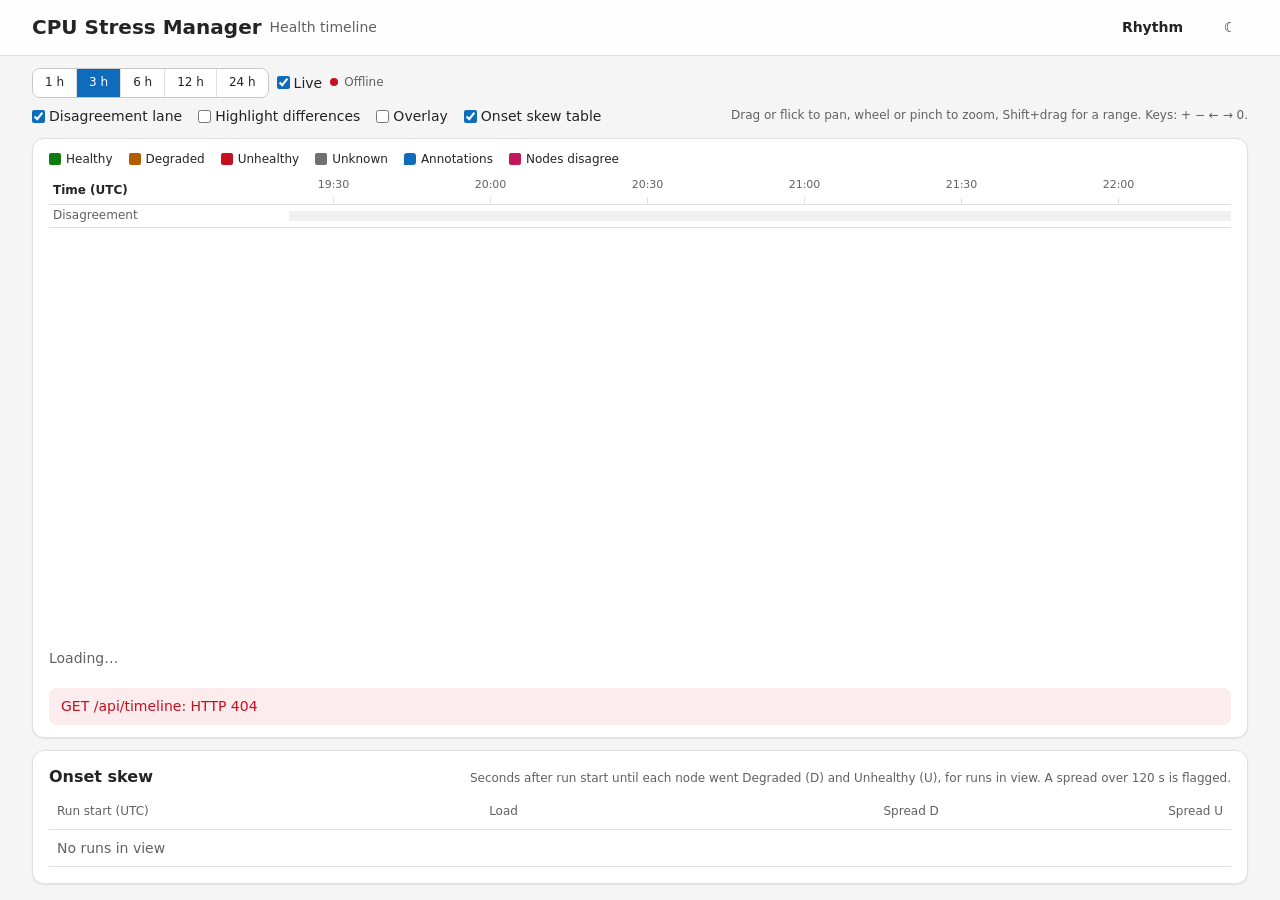
==== src/StressManager/wwwroot/timeline.html @ 8227e072 "Add AKS CPU health demo deployed with azd - azd up provisions AKS (NAP, fixed 3-node stress pool), A" ====
<!doctype html>
<html lang="en">
<head>
<meta charset="utf-8">
<meta name="viewport" content="width=device-width, initial-scale=1, viewport-fit=cover">
<meta name="color-scheme" content="light dark">
<title>Health timeline · CPU Stress Manager</title>
<script>
  try { const t = localStorage.getItem('theme-preference'); if (t === 'light' || t === 'dark') document.documentElement.dataset.theme = t; } catch {}
</script>
<link rel="stylesheet" href="app.css">
<link rel="stylesheet" href="timeline.css">
</head>
<body>
<div class="app tl-app">
  <header class="app-header">
    <div class="app-brand">
      <h1>CPU Stress Manager</h1>
      <span class="muted tl-page">Health timeline</span>
    </div>
    <a class="btn btn-ghost" href="/">Rhythm</a>
    <button type="button" id="theme-toggle" class="btn btn-ghost btn-icon"></button>
  </header>

  <main class="tl-main">
    <div class="tl-toolbar">
      <div class="cluster">
        <div id="windows" class="seg-group" role="group" aria-label="Time window">
          <button type="button" data-ms="3600000">1 h</button>
          <button type="button" data-ms="10800000">3 h</button>
          <button type="button" data-ms="21600000">6 h</button>
          <button type="button" data-ms="43200000">12 h</button>
          <button type="button" data-ms="86400000">24 h</button>
        </div>
        <label class="check"><input type="checkbox" id="live" checked> Live</label>
        <button type="button" id="back-live" class="btn btn-sm btn-primary" hidden>Back to live</button>
        <span id="status" class="status muted small"></span>
      </div>
      <div class="cluster toggles">
        <label class="check"><input type="checkbox" id="t-lane"> Disagreement lane</label>
        <label class="check"><input type="checkbox" id="t-highlight"> Highlight differences</label>
        <label class="check"><input type="checkbox" id="t-overlay"> Overlay</label>
        <label class="check"><input type="checkbox" id="t-skew"> Onset skew table</label>
        <span class="hint muted small">Drag or flick to pan, wheel or pinch to zoom, Shift+drag for a range. Keys: + − ← → 0.</span>
      </div>
    </div>

    <section class="card tl-card">
      <div class="legend small">
        <span class="lg" style="--c: var(--color-healthy)">Healthy</span>
        <span class="lg" style="--c: var(--color-degraded)">Degraded</span>
        <span class="lg" style="--c: var(--color-unhealthy)">Unhealthy</span>
        <span class="lg" style="--c: var(--color-unknown)">Unknown</span>
        <span class="lg lg-bubble">Annotations</span>
        <span class="lg" style="--c: var(--tl-diff)">Nodes disagree</span>
      </div>
      <div id="rows" class="rows"></div>
      <div id="empty" class="muted empty">Loading…</div>
      <div id="error" class="tl-error" hidden></div>
    </section>

    <section id="skew-section" class="card tl-skew">
      <div class="card-header">
        <h2>Onset skew</h2>
        <p class="muted small">Seconds after run start until each node went Degraded (D) and Unhealthy (U), for runs in view. A spread over 120 s is flagged.</p>
      </div>
      <div class="table-wrap"><table id="skew" class="table"></table></div>
    </section>
  </main>
</div>
<div id="tooltip" class="tooltip" hidden></div>
<span id="color-probe" hidden></span>
<script>if (new URLSearchParams(location.search).get('mock') === '1') document.write('<script src="timeline-mock.js"><\/script>');</script>
<script src="timeline.js"></script>
</body>
</html>
---- src/StressManager/wwwroot/app.css ----
/* Shared design system for index.html and timeline.html.
   Theme: follows the OS; <html data-theme="light|dark"> overrides it. Colors use light-dark(). */

:root {
  color-scheme: light dark;

  /* Neutral surfaces and text */
  --color-bg: light-dark(#f5f5f5, #141414);
  --color-surface: light-dark(#ffffff, #212121);
  --color-surface-2: light-dark(#f0f0f0, #2b2b2b);
  --color-border: light-dark(#e0e0e0, #3a3a3a);
  --color-border-strong: light-dark(#c7c7c7, #525252);
  --color-text: light-dark(#242424, #f2f2f2);
  --color-text-muted: light-dark(#616161, #adadad);

  /* Brand */
  --color-accent: light-dark(#0f6cbd, #479ef5);
  --color-accent-hover: light-dark(#115ea3, #62abf5);
  --color-on-accent: light-dark(#ffffff, #0a0a0a);
  --color-focus: light-dark(#0f6cbd, #8dc1f7);

  /* Health status (also used as tones: healthy = ok, degraded = warning, unhealthy = danger) */
  --color-healthy: light-dark(#107c10, #54b054);
  --color-degraded: light-dark(#b35c00, #f2a541);
  --color-unhealthy: light-dark(#c50f1f, #ee6b73);
  --color-unknown: light-dark(#707070, #9e9e9e);
  --color-healthy-bg: light-dark(#e7f4e7, #1d331d);
  --color-degraded-bg: light-dark(#fdf1e2, #3a2c17);
  --color-unhealthy-bg: light-dark(#fdeced, #3e1f22);
  --color-unknown-bg: light-dark(#ededed, #2f2f2f);
  --color-on-status: light-dark(#ffffff, #121212);

  /* Spacing (4 px base) */
  --space-1: 4px;
  --space-2: 8px;
  --space-3: 12px;
  --space-4: 16px;
  --space-5: 20px;
  --space-6: 24px;
  --space-8: 32px;
  --space-10: 40px;

  /* Radii */
  --radius-sm: 4px;
  --radius-md: 8px;
  --radius-lg: 12px;
  --radius-pill: 999px;

  /* Type */
  --font-sans: "Segoe UI Variable Text", "Segoe UI", system-ui, -apple-system, sans-serif;
  --font-mono: ui-monospace, "Cascadia Mono", "SF Mono", Menlo, monospace;
  --text-xs: 12px;
  --text-sm: 14px;
  --text-md: 16px;
  --text-lg: clamp(18px, 1.2vw + 12px, 20px);
  --text-xl: clamp(20px, 1.6vw + 12px, 28px);
  --leading-tight: 1.25;
  --leading-normal: 1.45;

  /* Elevation and motion */
  --shadow-1: 0 1px 2px light-dark(rgb(0 0 0 / .08), rgb(0 0 0 / .4));
  --shadow-2: 0 4px 16px light-dark(rgb(0 0 0 / .10), rgb(0 0 0 / .5));
  --duration-fast: 150ms;

  /* Layout */
  --gutter: clamp(16px, 2.5vw, 32px);
  --header-h: 56px;
  --page-max: 1600px;
  --tap: 36px;
}
:root[data-theme="light"] { color-scheme: light; }
:root[data-theme="dark"] { color-scheme: dark; }
@media (pointer: coarse) { :root { --tap: 44px; } }

/* Base */
*, *::before, *::after { box-sizing: border-box; }
html { -webkit-text-size-adjust: 100%; }
body {
  margin: 0;
  font: var(--text-sm) / var(--leading-normal) var(--font-sans);
  background: var(--color-bg);
  color: var(--color-text);
}
h1, h2, h3 { margin: 0; line-height: var(--leading-tight); font-weight: 600; }
h1 { font-size: var(--text-lg); }
h2 { font-size: var(--text-md); }
h3 { font-size: var(--text-sm); }
a { color: var(--color-accent); }
a:hover { color: var(--color-accent-hover); }
code, .mono { font-family: var(--font-mono); font-size: var(--text-xs); }
:focus-visible { outline: 2px solid var(--color-focus); outline-offset: 2px; }
@media (prefers-reduced-motion: reduce) { * { transition: none !important; } }

/* App shell */
.app { min-height: 100dvh; display: flex; flex-direction: column; overflow-x: clip; }
.app-header {
  position: sticky; top: 0; z-index: 20;
  min-height: var(--header-h);
  display: flex; align-items: center; gap: var(--space-3);
  padding: var(--space-2) var(--gutter);
  background: color-mix(in srgb, var(--color-surface) 88%, transparent);
  backdrop-filter: blur(8px);
  border-bottom: 1px solid var(--color-border);
}
.app-brand { display: flex; align-items: center; gap: var(--space-2); min-width: 0; flex: 1; }
.app-brand h1 { white-space: nowrap; overflow: hidden; text-overflow: ellipsis; }
.app-main { flex: 1; width: 100%; max-width: var(--page-max); margin: 0 auto; padding: var(--space-4) var(--gutter) var(--space-8); }

/* Layout primitives */
.stack { display: flex; flex-direction: column; gap: var(--space-3); }
.cluster { display: flex; flex-wrap: wrap; align-items: center; gap: var(--space-2); }
.spread { display: flex; align-items: baseline; justify-content: space-between; gap: var(--space-3); }
.muted { color: var(--color-text-muted); }
.small { font-size: var(--text-xs); }
.nowrap { white-space: nowrap; }

/* Card */
.card {
  background: var(--color-surface);
  border: 1px solid var(--color-border);
  border-radius: var(--radius-lg);
  box-shadow: var(--shadow-1);
  padding: var(--space-4);
  min-width: 0;
  container-type: inline-size;
}
.card-header { display: flex; flex-wrap: wrap; align-items: baseline; justify-content: space-between; gap: var(--space-1) var(--space-3); margin-bottom: var(--space-3); }
.card-header p { margin: 0; }

/* Badge (data-tone: healthy | degraded | unhealthy | unknown) */
.badge {
  display: inline-flex; align-items: center; gap: var(--space-1);
  padding: 2px var(--space-2);
  border-radius: var(--radius-pill);
  font-size: var(--text-xs); font-weight: 600; line-height: 16px; white-space: nowrap;
  background: var(--color-unknown-bg); color: var(--color-unknown);
}
.badge::before { content: ""; width: 6px; height: 6px; border-radius: 50%; background: currentColor; }
.badge[data-tone="healthy"] { background: var(--color-healthy-bg); color: var(--color-healthy); }
.badge[data-tone="degraded"] { background: var(--color-degraded-bg); color: var(--color-degraded); }
.badge[data-tone="unhealthy"] { background: var(--color-unhealthy-bg); color: var(--color-unhealthy); }

/* Buttons */
.btn {
  display: inline-flex; align-items: center; justify-content: center; gap: var(--space-1);
  min-height: var(--tap); padding: 0 var(--space-4);
  font: inherit; font-weight: 600; text-decoration: none; white-space: nowrap;
  border-radius: var(--radius-md); border: 1px solid var(--color-border-strong);
  background: var(--color-surface); color: var(--color-text);
  cursor: pointer; transition: background var(--duration-fast);
}
.btn:hover:not(:disabled) { background: var(--color-surface-2); }
.btn:disabled { opacity: .45; cursor: default; }
.btn-primary { background: var(--color-accent); border-color: var(--color-accent); color: var(--color-on-accent); }
.btn-primary:hover:not(:disabled) { background: var(--color-accent-hover); }
.btn-danger { color: var(--color-unhealthy); }
.btn-ghost { border-color: transparent; background: transparent; }
.btn-sm { min-height: 28px; padding: 0 var(--space-3); font-size: var(--text-xs); font-weight: 500; }
.btn-icon { width: var(--tap); padding: 0; }
.btn-sm.btn-icon { width: 28px; }
@media (pointer: coarse) { .btn-sm { min-height: 36px; } .btn-sm.btn-icon { width: 36px; } }

/* Form controls */
input, select { font: inherit; color: var(--color-text); }
input[type="number"], input[type="text"] {
  min-height: var(--tap); padding: 0 var(--space-2);
  border: 1px solid var(--color-border-strong); border-radius: var(--radius-md);
  background: var(--color-surface);
  font-size: max(16px, 1em); /* 16 px stops iOS zoom on focus */
}
input[type="range"] { accent-color: var(--color-accent); }
fieldset { border: 0; margin: 0; padding: 0; min-width: 0; }

/* Messages */
.alert {
  display: none; margin-top: var(--space-3); padding: var(--space-2) var(--space-3);
  border-radius: var(--radius-md); white-space: pre-wrap;
  background: var(--color-unhealthy-bg); color: var(--color-unhealthy);
}
.note { color: var(--color-degraded); }

/* Tables */
.table-wrap { overflow-x: auto; }
.table { width: 100%; border-collapse: collapse; font-size: var(--text-sm); }
.table th, .table td { text-align: left; padding: var(--space-2); border-bottom: 1px solid var(--color-border); }
.table th { color: var(--color-text-muted); font-weight: 500; font-size: var(--text-xs); }

/* Disclosure */
details > summary { cursor: pointer; font-weight: 600; padding: var(--space-2) 0; list-style-position: inside; }

/* Meter: horizontal bar with optional threshold ticks */
.meter { position: relative; height: 8px; border-radius: var(--radius-pill); background: var(--color-surface-2); overflow: hidden; }
.meter > .fill { height: 100%; background: var(--color-healthy); transition: width .4s; }
.meter > .fill[data-tone="degraded"] { background: var(--color-degraded); }
.meter > .fill[data-tone="unhealthy"] { background: var(--color-unhealthy); }
.meter > .tick { position: absolute; top: 0; bottom: 0; width: 2px; background: var(--color-surface); }
---- src/StressManager/wwwroot/timeline.css ----
/* Health timeline page. Shared tokens and components come from app.css; these are timeline-only. */
:root {
  --tl-shade-degraded: color-mix(in srgb, var(--color-degraded) 18%, transparent);
  --tl-shade-unhealthy: color-mix(in srgb, var(--color-unhealthy) 22%, transparent);
  --tl-fill: color-mix(in srgb, var(--color-accent) 13%, transparent);
  --tl-dim: color-mix(in srgb, var(--color-surface) 76%, transparent);
  --tl-edge: color-mix(in srgb, var(--color-text-muted) 14%, transparent);
  --tl-diff: light-dark(#c2185b, #f06292);
  --tl-n1: var(--color-accent);
  --tl-n2: light-dark(#8b3fd9, #b98bff);
  --tl-n3: light-dark(#0f8f80, #3fc9b5);
  --tl-n4: light-dark(#8d6e63, #c8a27a);
  --tl-n5: var(--color-text-muted);
  --tl-label-w: 240px;
  --tl-chart-min: 72px;
}
[hidden] { display: none !important; }

/* Layout: phones scroll the page; from 768 px the page is one viewport and the rows scroll inside the card. */
.tl-page { white-space: nowrap; }
.tl-main { display: flex; flex-direction: column; gap: var(--space-3); padding: var(--space-3) var(--gutter) var(--space-4); min-width: 0; }
.tl-toolbar { display: flex; flex-direction: column; gap: var(--space-2); }
.tl-card { padding: var(--space-3) var(--space-4); }
.tl-skew .card-header { margin-bottom: var(--space-2); }

/* Controls */
.seg-group { display: inline-flex; border: 1px solid var(--color-border-strong); border-radius: var(--radius-md); overflow: hidden; }
.seg-group button {
  min-height: 28px; padding: 0 var(--space-3); border: 0; background: var(--color-surface); color: var(--color-text);
  font: inherit; font-size: var(--text-xs); font-weight: 500; cursor: pointer;
}
.seg-group button + button { border-left: 1px solid var(--color-border); }
.seg-group button:hover { background: var(--color-surface-2); }
.seg-group button[aria-pressed="true"] { background: var(--color-accent); color: var(--color-on-accent); }
@media (pointer: coarse) { .seg-group button { min-height: 36px; } }
.check { display: inline-flex; align-items: center; gap: var(--space-1); cursor: pointer; user-select: none; }
.check input { accent-color: var(--color-accent); margin: 0; }
.toggles { gap: var(--space-1) var(--space-4); }
.status::before { content: ""; display: inline-block; width: 8px; height: 8px; border-radius: 50%; margin-right: 6px; background: var(--color-unknown); }
.status[data-conn="live"]::before { background: var(--color-healthy); }
.status[data-conn="reconnecting"]::before, .status[data-conn="cached"]::before { background: var(--color-degraded); }
.status[data-conn="offline"]::before { background: var(--color-unhealthy); }

.legend { display: flex; flex-wrap: wrap; align-items: center; gap: var(--space-1) var(--space-4); margin-bottom: var(--space-2); }
.toggles .hint { margin-left: auto; }
.lg::before { content: ""; display: inline-block; width: 12px; height: 12px; border-radius: 2px; background: var(--c); margin-right: 5px; vertical-align: -2px; }
.lg-bubble::before { background: var(--color-accent); border-radius: 3px 3px 3px 0; }
.empty { padding: var(--space-3) 0; }
.tl-error { margin-top: var(--space-2); padding: var(--space-2) var(--space-3); border-radius: var(--radius-md); white-space: pre-wrap; background: var(--color-unhealthy-bg); color: var(--color-unhealthy); }

/* Rows */
.rows { user-select: none; -webkit-user-select: none; }
.row { display: grid; grid-template-columns: var(--tl-label-w) minmax(0, 1fr); align-items: center; border-bottom: 1px solid var(--color-border); flex: none; }
.row-axis { position: sticky; top: 0; z-index: 2; background: var(--color-surface); }
.row-axis .label { font-weight: 600; }
.row-signal, .row-chart { border-bottom-color: transparent; }
.row-chart, .row-overlay { align-items: stretch; }
.row-chart .label, .row-overlay .label { align-self: center; }
.label { display: flex; flex-wrap: wrap; align-items: center; gap: 2px 6px; min-width: 0; padding: 2px 8px 2px 4px; font-size: var(--text-xs); }
.label .name { display: flex; white-space: nowrap; min-width: 0; flex: 1 1 0; }
.label .head { overflow: hidden; text-overflow: ellipsis; min-width: 0; }
.label .tail { flex: none; }
.kind { font-size: 10px; font-weight: 600; text-transform: uppercase; letter-spacing: .03em; padding: 0 6px; border-radius: var(--radius-pill); background: var(--color-surface-2); color: var(--color-text-muted); flex: none; }
.row-lane .label, .row-overlay .label { color: var(--color-text-muted); }
.series-legend { display: flex; flex-wrap: wrap; gap: 2px 8px; flex-basis: 100%; }
.series-item::before { content: ""; display: inline-block; width: 10px; height: 3px; background: var(--c); margin-right: 4px; vertical-align: 3px; }
.track { position: relative; min-width: 0; touch-action: pan-y; cursor: grab; }
.row-chart .track { min-height: var(--tl-chart-min); }
.row-overlay .track { min-height: 150px; }
.rows:active .track { cursor: grabbing; }
.track canvas { position: absolute; inset: 0; display: block; width: 100%; height: 100%; }
.cross { display: none; position: absolute; top: 0; bottom: 0; left: 0; width: 1px; background: var(--color-text); opacity: .55; pointer-events: none; }
.sel { display: none; position: absolute; top: 0; bottom: 0; background: color-mix(in srgb, var(--color-accent) 16%, transparent); border-left: 1px solid var(--color-accent); border-right: 1px solid var(--color-accent); pointer-events: none; }

/* Onset skew table */
#skew th, #skew td { white-space: nowrap; }
#skew .num { text-align: right; font-variant-numeric: tabular-nums; }
#skew .onset { display: block; }
#skew .onset.d { color: var(--color-degraded); }
#skew .onset.u { color: var(--color-unhealthy); }
#skew td.flag { color: var(--color-unhealthy); background: var(--color-unhealthy-bg); font-weight: 600; }

/* Tooltip */
.tooltip { position: fixed; left: 0; top: 0; z-index: 30; pointer-events: none; max-width: min(340px, calc(100vw - 16px)); background: var(--color-surface); color: var(--color-text); border: 1px solid var(--color-border); border-radius: var(--radius-md); box-shadow: var(--shadow-2); padding: var(--space-2) var(--space-3); font-size: var(--text-xs); }
.tooltip table { width: 100%; border-collapse: collapse; }
.tooltip th, .tooltip td { padding: 2px 6px 2px 0; text-align: left; white-space: nowrap; }
.tooltip th { color: var(--color-text-muted); font-weight: 500; }
.tooltip .num { text-align: right; font-variant-numeric: tabular-nums; }
.tt-time { font-weight: 600; margin-bottom: 4px; }
.tt-node::before { content: ""; display: inline-block; width: 8px; height: 3px; background: var(--c); margin-right: 5px; vertical-align: 3px; }
.tt-diff { margin-top: 4px; color: var(--tl-diff); font-weight: 600; }
.tt-ann { margin-top: 6px; padding-top: 6px; border-top: 1px solid var(--color-border); display: grid; gap: 4px; }
.tt-ann-head { font-weight: 600; color: var(--color-accent); }
.st::before { content: ""; display: inline-block; width: 8px; height: 8px; border-radius: 2px; margin-right: 4px; background: var(--color-unknown); }
.st-1::before { background: var(--color-healthy); }
.st-2::before { background: var(--color-degraded); }
.st-3::before { background: var(--color-unhealthy); }
.st-none::before { background: transparent; }

/* Phones: labels above full-width tracks */
@media (max-width: 767px) {
  .row-axis { top: var(--header-h); }
  .toggles .hint { margin-left: 0; flex-basis: 100%; }
}
@media (max-width: 640px) {
  .row { grid-template-columns: minmax(0, 1fr); border-bottom: 0; }
  .row .label { padding-top: 6px; }
  .row-axis .label { display: none; }
  .row-band { border-top: 1px solid var(--color-border); }
}
@media (max-width: 479px) {
  .app-brand { flex-direction: column; align-items: flex-start; gap: 0; }
  .app-header h1 { font-size: var(--text-md); }
  .app-header .btn-ghost:not(.btn-icon) { padding: 0 var(--space-2); }
}

/* From 768 px (last, so it overrides the base row sizes above) */
@media (min-width: 768px) {
  .tl-app { height: 100dvh; min-height: 0; }
  .tl-main { flex: 1; min-height: 0; }
  .tl-card { flex: 1 1 0; min-height: 260px; display: flex; flex-direction: column; }
  .rows { flex: 1; min-height: 0; overflow-y: auto; overscroll-behavior: contain; }
  .rows { display: flex; flex-direction: column; }
  .row-chart { flex: 1 1 var(--tl-chart-min); max-height: 240px; }
  .row-chart .track { min-height: 56px; } /* charts shrink before the rows scroll */
  .row-overlay { flex: 2 1 150px; max-height: 360px; }
  .tl-skew { flex: 0 1 auto; max-height: 25dvh; overflow: auto; }
}
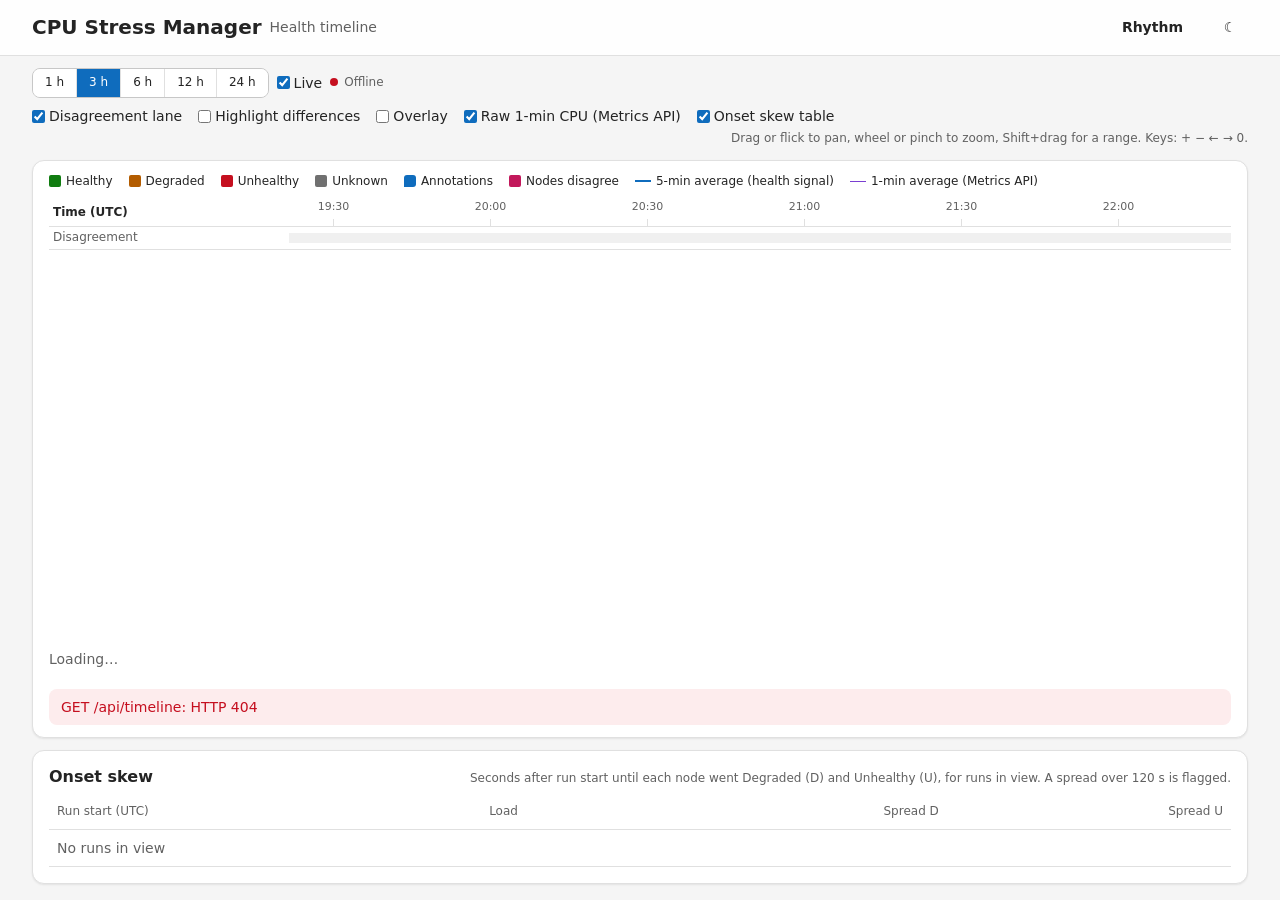
==== commit f0a10639: "Show raw 1-minute CPU from the Azure Monitor Metrics API on the timeline The timeline cache reads Pe" ====
--- a/src/StressManager/wwwroot/timeline.html
+++ b/src/StressManager/wwwroot/timeline.html
@@ -40,6 +40,7 @@
         <label class="check"><input type="checkbox" id="t-lane"> Disagreement lane</label>
         <label class="check"><input type="checkbox" id="t-highlight"> Highlight differences</label>
         <label class="check"><input type="checkbox" id="t-overlay"> Overlay</label>
+        <label class="check"><input type="checkbox" id="t-raw"> Raw 1-min CPU (Metrics API)</label>
         <label class="check"><input type="checkbox" id="t-skew"> Onset skew table</label>
         <span class="hint muted small">Drag or flick to pan, wheel or pinch to zoom, Shift+drag for a range. Keys: + − ← → 0.</span>
       </div>
@@ -53,6 +54,8 @@
         <span class="lg" style="--c: var(--color-unknown)">Unknown</span>
         <span class="lg lg-bubble">Annotations</span>
         <span class="lg" style="--c: var(--tl-diff)">Nodes disagree</span>
+        <span class="lg lg-line" style="--c: var(--color-accent)">5-min average (health signal)</span>
+        <span class="lg lg-line lg-thin" id="lg-raw" style="--c: var(--tl-raw)">1-min average (Metrics API)</span>
       </div>
       <div id="rows" class="rows"></div>
       <div id="empty" class="muted empty">Loading…</div>
--- a/src/StressManager/wwwroot/timeline.css
+++ b/src/StressManager/wwwroot/timeline.css
@@ -6,6 +6,7 @@
   --tl-dim: color-mix(in srgb, var(--color-surface) 76%, transparent);
   --tl-edge: color-mix(in srgb, var(--color-text-muted) 14%, transparent);
   --tl-diff: light-dark(#c2185b, #f06292);
+  --tl-raw: light-dark(#7a3fd1, #d0b0ff);
   --tl-n1: var(--color-accent);
   --tl-n2: light-dark(#8b3fd9, #b98bff);
   --tl-n3: light-dark(#0f8f80, #3fc9b5);
@@ -45,6 +46,9 @@
 .toggles .hint { margin-left: auto; }
 .lg::before { content: ""; display: inline-block; width: 12px; height: 12px; border-radius: 2px; background: var(--c); margin-right: 5px; vertical-align: -2px; }
 .lg-bubble::before { background: var(--color-accent); border-radius: 3px 3px 3px 0; }
+.lg-line::before { width: 16px; height: 2px; border-radius: 0; vertical-align: 3px; }
+.lg-thin::before { height: 1px; }
+.tl-app:has(#t-raw:not(:checked)) #lg-raw { display: none; }
 .empty { padding: var(--space-3) 0; }
 .tl-error { margin-top: var(--space-2); padding: var(--space-2) var(--space-3); border-radius: var(--radius-md); white-space: pre-wrap; background: var(--color-unhealthy-bg); color: var(--color-unhealthy); }
 
@@ -88,6 +92,7 @@
 .tooltip .num { text-align: right; font-variant-numeric: tabular-nums; }
 .tt-time { font-weight: 600; margin-bottom: 4px; }
 .tt-node::before { content: ""; display: inline-block; width: 8px; height: 3px; background: var(--c); margin-right: 5px; vertical-align: 3px; }
+.tooltip .tt-raw { color: var(--tl-raw); }
 .tt-diff { margin-top: 4px; color: var(--tl-diff); font-weight: 600; }
 .tt-ann { margin-top: 6px; padding-top: 6px; border-top: 1px solid var(--color-border); display: grid; gap: 4px; }
 .tt-ann-head { font-weight: 600; color: var(--color-accent); }
@@ -109,6 +114,8 @@
   .row-band { border-top: 1px solid var(--color-border); }
 }
 @media (max-width: 479px) {
+  .tooltip .st { font-size: 0; } /* state dots only, so the tooltip fits a phone */
+  .tooltip .st::before { margin-right: 0; }
   .app-brand { flex-direction: column; align-items: flex-start; gap: 0; }
   .app-header h1 { font-size: var(--text-md); }
   .app-header .btn-ghost:not(.btn-icon) { padding: 0 var(--space-2); }
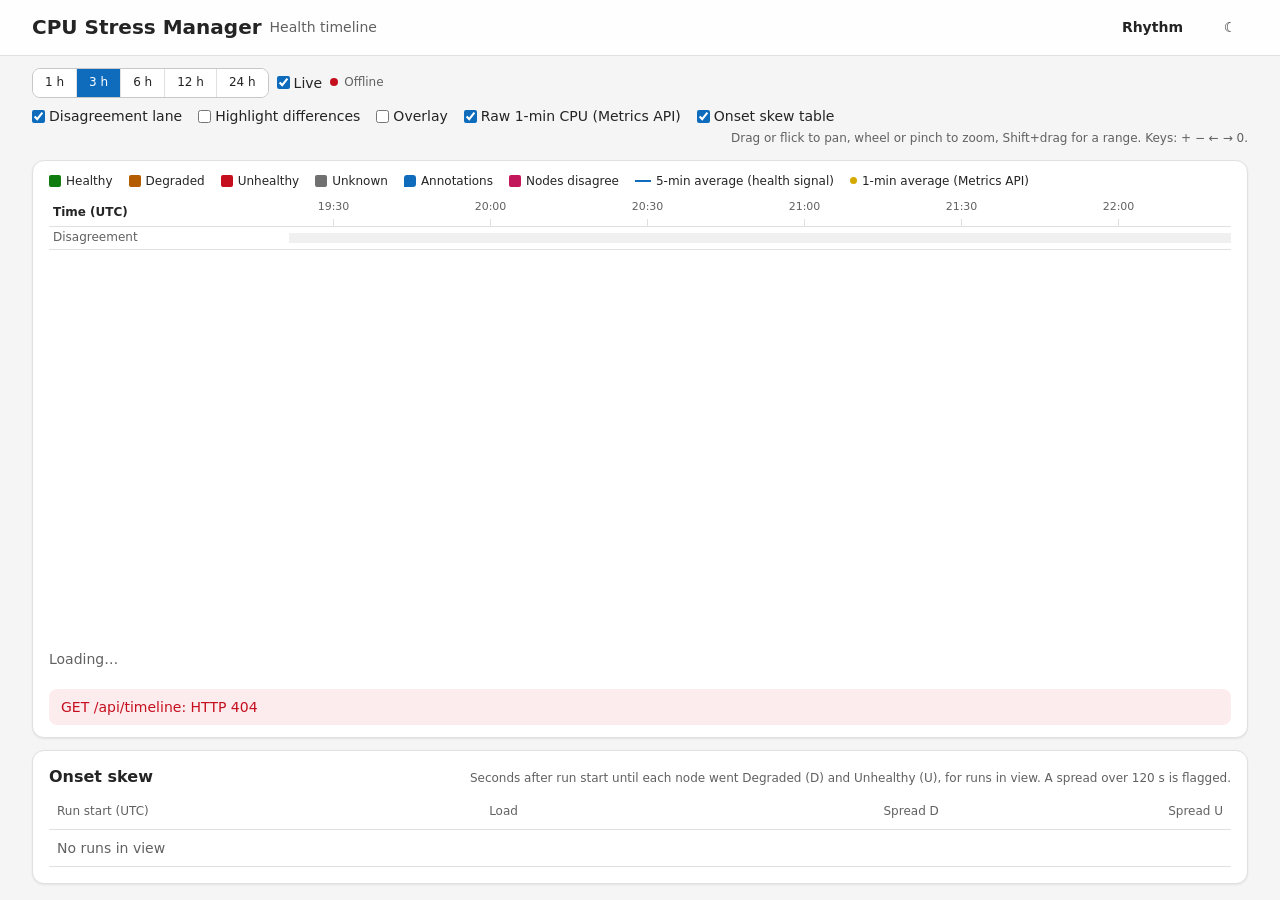
==== commit 6721bb9d: "Draw every raw Metrics API point as a gold dot Each 1-minute Percentage CPU point is drawn as its ow" ====
--- a/src/StressManager/wwwroot/timeline.html
+++ b/src/StressManager/wwwroot/timeline.html
@@ -55,7 +55,7 @@
         <span class="lg lg-bubble">Annotations</span>
         <span class="lg" style="--c: var(--tl-diff)">Nodes disagree</span>
         <span class="lg lg-line" style="--c: var(--color-accent)">5-min average (health signal)</span>
-        <span class="lg lg-line lg-thin" id="lg-raw" style="--c: var(--tl-raw)">1-min average (Metrics API)</span>
+        <span class="lg lg-dot" id="lg-raw" style="--c: var(--tl-raw)">1-min average (Metrics API)</span>
       </div>
       <div id="rows" class="rows"></div>
       <div id="empty" class="muted empty">Loading…</div>
--- a/src/StressManager/wwwroot/timeline.css
+++ b/src/StressManager/wwwroot/timeline.css
@@ -6,7 +6,7 @@
   --tl-dim: color-mix(in srgb, var(--color-surface) 76%, transparent);
   --tl-edge: color-mix(in srgb, var(--color-text-muted) 14%, transparent);
   --tl-diff: light-dark(#c2185b, #f06292);
-  --tl-raw: light-dark(#7a3fd1, #d0b0ff);
+  --tl-raw: light-dark(#d4a900, #ffe600);
   --tl-n1: var(--color-accent);
   --tl-n2: light-dark(#8b3fd9, #b98bff);
   --tl-n3: light-dark(#0f8f80, #3fc9b5);
@@ -47,7 +47,7 @@
 .lg::before { content: ""; display: inline-block; width: 12px; height: 12px; border-radius: 2px; background: var(--c); margin-right: 5px; vertical-align: -2px; }
 .lg-bubble::before { background: var(--color-accent); border-radius: 3px 3px 3px 0; }
 .lg-line::before { width: 16px; height: 2px; border-radius: 0; vertical-align: 3px; }
-.lg-thin::before { height: 1px; }
+.lg-dot::before { width: 7px; height: 7px; border-radius: 50%; vertical-align: 1px; }
 .tl-app:has(#t-raw:not(:checked)) #lg-raw { display: none; }
 .empty { padding: var(--space-3) 0; }
 .tl-error { margin-top: var(--space-2); padding: var(--space-2) var(--space-3); border-radius: var(--radius-md); white-space: pre-wrap; background: var(--color-unhealthy-bg); color: var(--color-unhealthy); }
